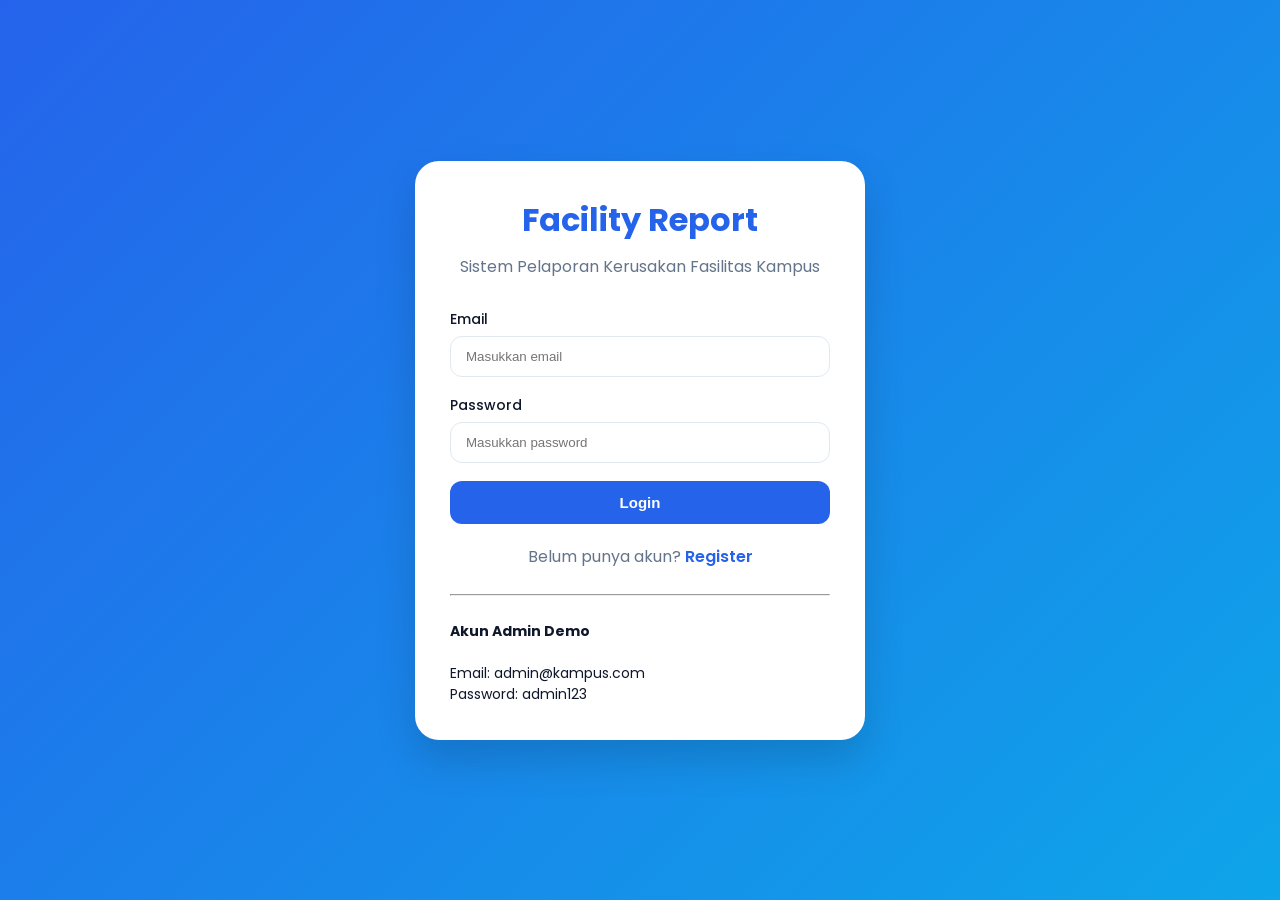
==== index.html @ 7c8a8416 "Pending changes exported from your codespace" ====
<!DOCTYPE html>
<html lang="id">

<head>

    <meta charset="UTF-8">
    <meta name="viewport" content="width=device-width, initial-scale=1.0">

    <title>Login | Facility Report</title>

    <!-- Font Google -->
    <link rel="preconnect" href="https://fonts.googleapis.com">

    <link rel="preconnect"
          href="https://fonts.gstatic.com"
          crossorigin>

    <link href="https://fonts.googleapis.com/css2?family=Poppins:wght@300;400;500;600;700&display=swap"
          rel="stylesheet">

    <link rel="stylesheet" href="style.css">

</head>

<body>

<div class="auth-page">

    <div class="auth-card">

        <div class="logo">

            <h1>Facility Report</h1>

            <p>
                Sistem Pelaporan Kerusakan
                Fasilitas Kampus
            </p>

        </div>

        <form id="loginForm">

            <div class="form-group">

                <label>Email</label>

                <input
                    type="email"
                    id="email"
                    class="form-control"
                    placeholder="Masukkan email"
                    required>

            </div>

            <div class="form-group">

                <label>Password</label>

                <input
                    type="password"
                    id="password"
                    class="form-control"
                    placeholder="Masukkan password"
                    required>

            </div>

            <button type="submit"
                    class="btn">

                Login

            </button>

        </form>

        <div class="auth-footer">

            Belum punya akun?

            <a href="register.html">

                Register

            </a>

        </div>

        <hr style="margin:25px 0">

        <div style="font-size:14px">

            <strong>Akun Admin Demo</strong>

            <br><br>

            Email:
            admin@kampus.com

            <br>

            Password:
            admin123

        </div>

    </div>

</div>

<script src="script.js"></script>

</body>
</html>
---- style.css ----
/* =========================
   RESET
========================= */

*{
    margin:0;
    padding:0;
    box-sizing:border-box;
}

html{
    scroll-behavior:smooth;
}

body{
    font-family:'Poppins',sans-serif;
    background:#f8fafc;
    color:#0f172a;
}

/* =========================
   COLOR SYSTEM
========================= */

:root{

    --primary:#2563eb;
    --primary-light:#60a5fa;

    --success:#22c55e;
    --warning:#f59e0b;
    --danger:#ef4444;

    --bg:#f8fafc;
    --white:#ffffff;

    --text:#0f172a;
    --text-secondary:#64748b;

    --border:#e2e8f0;

}

/* =========================
   LINKS
========================= */

a{
    text-decoration:none;
}

/* =========================
   LOGIN & REGISTER
========================= */

.auth-page{

    min-height:100vh;

    display:flex;
    justify-content:center;
    align-items:center;

    background:
    linear-gradient(
        135deg,
        #2563eb,
        #0ea5e9
    );

    padding:30px;
}

.auth-card{

    width:100%;
    max-width:450px;

    background:white;

    padding:35px;

    border-radius:24px;

    box-shadow:
    0 20px 40px rgba(0,0,0,.15);

}

.logo{

    text-align:center;
    margin-bottom:30px;
}

.logo h1{

    color:var(--primary);
    margin-bottom:10px;
}

.logo p{

    color:var(--text-secondary);
}

.form-group{

    margin-bottom:18px;
}

.form-group label{

    display:block;
    margin-bottom:6px;

    font-size:14px;
    font-weight:500;
}

.form-control{

    width:100%;

    padding:12px 15px;

    border:1px solid var(--border);

    border-radius:12px;

    outline:none;

    transition:.3s;
}

.form-control:focus{

    border-color:var(--primary);
}

.btn{

    width:100%;

    padding:13px;

    border:none;

    border-radius:12px;

    background:var(--primary);

    color:white;

    cursor:pointer;

    font-size:15px;
    font-weight:600;

    transition:.3s;
}

.btn:hover{

    background:#1d4ed8;
}

.auth-footer{

    margin-top:20px;

    text-align:center;

    color:var(--text-secondary);
}

.auth-footer a{

    color:var(--primary);
    font-weight:600;
}

/* =========================
   DASHBOARD
========================= */

.dashboard{

    display:flex;
    min-height:100vh;
}

/* =========================
   SIDEBAR
========================= */

.sidebar{

    width:260px;

    background:white;

    border-right:1px solid var(--border);

    padding:25px;
}

.sidebar-logo{

    margin-bottom:40px;
}

.sidebar-logo h2{

    color:var(--primary);
}

.sidebar-menu a{

    display:block;

    padding:14px;

    margin-bottom:10px;

    color:var(--text);

    border-radius:12px;

    transition:.3s;
}

.sidebar-menu a:hover{

    background:#eff6ff;

    color:var(--primary);
}

.sidebar-menu .active{

    background:#dbeafe;

    color:var(--primary);

    font-weight:600;
}

/* =========================
   MAIN CONTENT
========================= */

.main{

    flex:1;

    padding:30px;
}

.topbar{

    display:flex;
    justify-content:space-between;
    align-items:center;

    margin-bottom:25px;
}

.topbar h1{

    font-size:28px;
}

.topbar p{

    color:var(--text-secondary);
}

/* =========================
   CARDS
========================= */

.card{

    background:white;

    border-radius:20px;

    padding:25px;

    margin-bottom:25px;

    box-shadow:
    0 3px 15px rgba(0,0,0,.05);
}

/* =========================
   STATISTICS
========================= */

.stats{

    display:grid;

    grid-template-columns:
    repeat(4,1fr);

    gap:20px;

    margin-bottom:25px;
}

.stat-card h4{

    color:var(--text-secondary);

    margin-bottom:10px;
}

.stat-card h2{

    font-size:32px;
}

/* =========================
   FORM GRID
========================= */

.form-grid{

    display:grid;

    grid-template-columns:
    repeat(2,1fr);

    gap:20px;
}

.full-width{

    grid-column:1/3;
}

/* =========================
   INPUT
========================= */

input,
select,
textarea{

    width:100%;

    padding:12px;

    border:1px solid var(--border);

    border-radius:12px;

    outline:none;
}

textarea{

    resize:none;
}

/* =========================
   TABLE
========================= */

table{

    width:100%;

    border-collapse:collapse;
}

th{

    background:var(--primary);

    color:white;

    padding:15px;
}

td{

    padding:15px;

    border-bottom:1px solid var(--border);
}

/* =========================
   STATUS BADGE
========================= */

.badge{

    padding:8px 14px;

    border-radius:30px;

    color:white;

    font-size:13px;

    font-weight:500;
}

.badge-danger{

    background:var(--danger);
}

.badge-warning{

    background:var(--warning);
}

.badge-success{

    background:var(--success);
}

/* =========================
   FILTER
========================= */

.filter-grid{

    display:grid;

    grid-template-columns:
    2fr 1fr 1fr 1fr;

    gap:15px;
}

/* =========================
   RESPONSIVE
========================= */

@media(max-width:992px){

    .stats{

        grid-template-columns:
        repeat(2,1fr);
    }

    .form-grid{

        grid-template-columns:1fr;
    }

    .full-width{

        grid-column:auto;
    }

    .filter-grid{

        grid-template-columns:1fr;
    }

}

@media(max-width:768px){

    .dashboard{

        flex-direction:column;
    }

    .sidebar{

        width:100%;
    }

    .stats{

        grid-template-columns:1fr;
    }

}
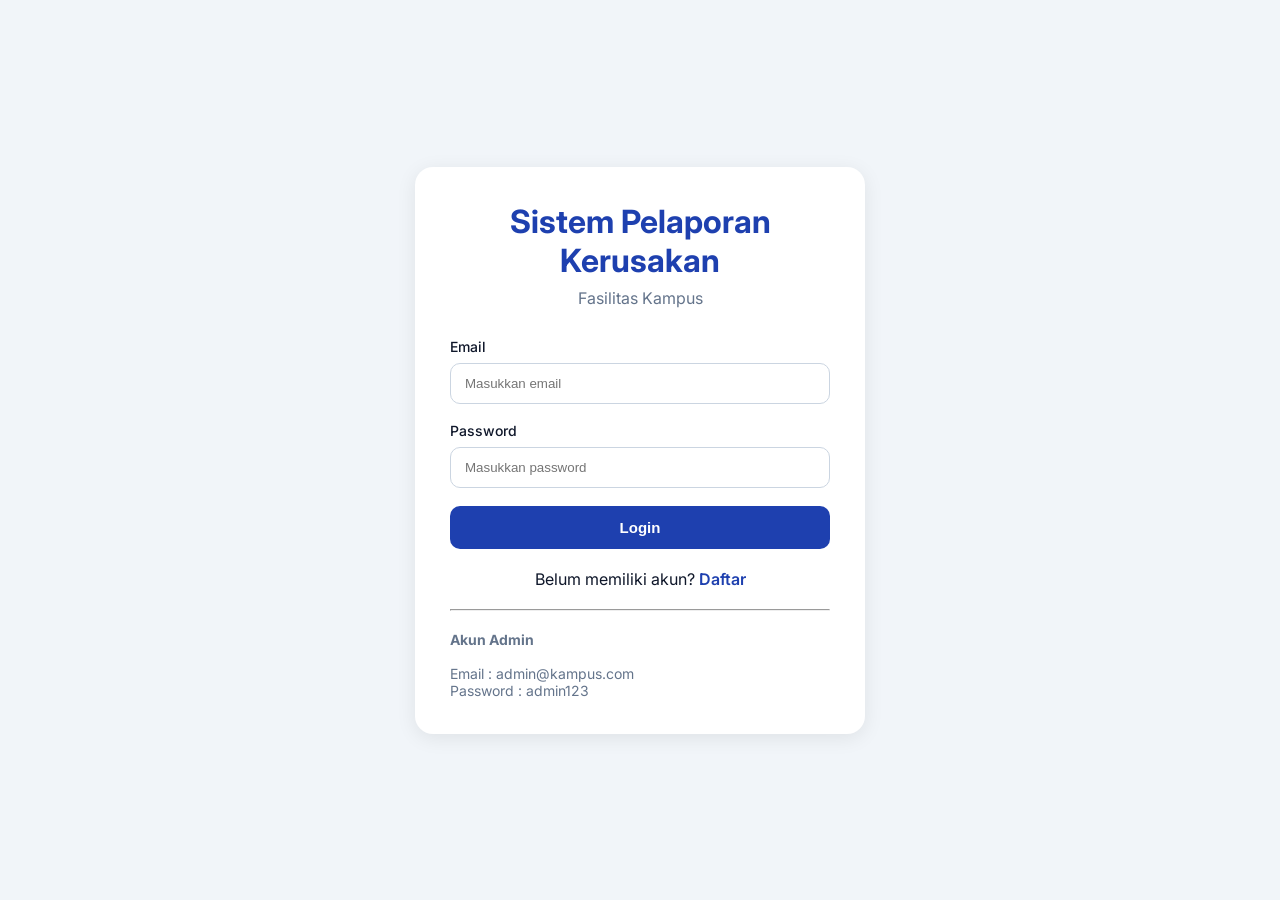
==== commit 128c04d9: "Add files via upload" ====
--- a/index.html
+++ b/index.html
@@ -1,116 +1,115 @@
-<!DOCTYPE html>
-<html lang="id">
-
-<head>
-
-    <meta charset="UTF-8">
-    <meta name="viewport" content="width=device-width, initial-scale=1.0">
-
-    <title>Login | Facility Report</title>
-
-    <!-- Font Google -->
-    <link rel="preconnect" href="https://fonts.googleapis.com">
-
-    <link rel="preconnect"
-          href="https://fonts.gstatic.com"
-          crossorigin>
-
-    <link href="https://fonts.googleapis.com/css2?family=Poppins:wght@300;400;500;600;700&display=swap"
-          rel="stylesheet">
-
-    <link rel="stylesheet" href="style.css">
-
-</head>
-
-<body>
-
-<div class="auth-page">
-
-    <div class="auth-card">
-
-        <div class="logo">
-
-            <h1>Facility Report</h1>
-
-            <p>
-                Sistem Pelaporan Kerusakan
-                Fasilitas Kampus
-            </p>
-
-        </div>
-
-        <form id="loginForm">
-
-            <div class="form-group">
-
-                <label>Email</label>
-
-                <input
-                    type="email"
-                    id="email"
-                    class="form-control"
-                    placeholder="Masukkan email"
-                    required>
-
-            </div>
-
-            <div class="form-group">
-
-                <label>Password</label>
-
-                <input
-                    type="password"
-                    id="password"
-                    class="form-control"
-                    placeholder="Masukkan password"
-                    required>
-
-            </div>
-
-            <button type="submit"
-                    class="btn">
-
-                Login
-
-            </button>
-
-        </form>
-
-        <div class="auth-footer">
-
-            Belum punya akun?
-
-            <a href="register.html">
-
-                Register
-
-            </a>
-
-        </div>
-
-        <hr style="margin:25px 0">
-
-        <div style="font-size:14px">
-
-            <strong>Akun Admin Demo</strong>
-
-            <br><br>
-
-            Email:
-            admin@kampus.com
-
-            <br>
-
-            Password:
-            admin123
-
-        </div>
-
-    </div>
-
-</div>
-
-<script src="script.js"></script>
-
-</body>
+<!DOCTYPE html>
+<html lang="id">
+
+<head>
+
+    <meta charset="UTF-8">
+
+    <meta name="viewport"
+          content="width=device-width, initial-scale=1.0">
+
+    <title>Login - Sistem Pelaporan Kerusakan Fasilitas Kampus</title>
+
+    <link rel="stylesheet"
+          href="style.css">
+
+</head>
+
+<body>
+
+<div class="auth-container">
+
+    <div class="auth-card">
+
+        <div class="auth-logo">
+
+            <h1>
+                Sistem Pelaporan Kerusakan
+            </h1>
+
+            <p>
+                Fasilitas Kampus
+            </p>
+
+        </div>
+
+        <form id="loginForm">
+
+            <div class="form-group">
+
+                <label>
+                    Email
+                </label>
+
+                <input
+                    type="email"
+                    id="email"
+                    class="form-control"
+                    placeholder="Masukkan email"
+                    required>
+
+            </div>
+
+            <div class="form-group">
+
+                <label>
+                    Password
+                </label>
+
+                <input
+                    type="password"
+                    id="password"
+                    class="form-control"
+                    placeholder="Masukkan password"
+                    required>
+
+            </div>
+
+            <button
+                type="submit"
+                class="btn">
+
+                Login
+
+            </button>
+
+        </form>
+
+        <div class="auth-footer">
+
+            Belum memiliki akun?
+
+            <a href="register.html">
+
+                Daftar
+
+            </a>
+
+        </div>
+
+        <hr style="margin:20px 0">
+
+        <div style="font-size:14px;color:#64748B;">
+
+            <strong>Akun Admin</strong>
+
+            <br><br>
+
+            Email :
+            admin@kampus.com
+
+            <br>
+
+            Password :
+            admin123
+
+        </div>
+
+    </div>
+
+</div>
+
+<script src="script.js"></script>
+
+</body>
 </html>
--- a/style.css
+++ b/style.css
@@ -1,487 +1,596 @@
-/* =========================
-   RESET
-========================= */
-
-*{
-    margin:0;
-    padding:0;
-    box-sizing:border-box;
-}
-
-html{
-    scroll-behavior:smooth;
-}
-
-body{
-    font-family:'Poppins',sans-serif;
-    background:#f8fafc;
-    color:#0f172a;
-}
-
-/* =========================
-   COLOR SYSTEM
-========================= */
-
-:root{
-
-    --primary:#2563eb;
-    --primary-light:#60a5fa;
-
-    --success:#22c55e;
-    --warning:#f59e0b;
-    --danger:#ef4444;
-
-    --bg:#f8fafc;
-    --white:#ffffff;
-
-    --text:#0f172a;
-    --text-secondary:#64748b;
-
-    --border:#e2e8f0;
-
-}
-
-/* =========================
-   LINKS
-========================= */
-
-a{
-    text-decoration:none;
-}
-
-/* =========================
-   LOGIN & REGISTER
-========================= */
-
-.auth-page{
-
-    min-height:100vh;
-
-    display:flex;
-    justify-content:center;
-    align-items:center;
-
-    background:
-    linear-gradient(
-        135deg,
-        #2563eb,
-        #0ea5e9
-    );
-
-    padding:30px;
-}
-
-.auth-card{
-
-    width:100%;
-    max-width:450px;
-
-    background:white;
-
-    padding:35px;
-
-    border-radius:24px;
-
-    box-shadow:
-    0 20px 40px rgba(0,0,0,.15);
-
-}
-
-.logo{
-
-    text-align:center;
-    margin-bottom:30px;
-}
-
-.logo h1{
-
-    color:var(--primary);
-    margin-bottom:10px;
-}
-
-.logo p{
-
-    color:var(--text-secondary);
-}
-
-.form-group{
-
-    margin-bottom:18px;
-}
-
-.form-group label{
-
-    display:block;
-    margin-bottom:6px;
-
-    font-size:14px;
-    font-weight:500;
-}
-
-.form-control{
-
-    width:100%;
-
-    padding:12px 15px;
-
-    border:1px solid var(--border);
-
-    border-radius:12px;
-
-    outline:none;
-
-    transition:.3s;
-}
-
-.form-control:focus{
-
-    border-color:var(--primary);
-}
-
-.btn{
-
-    width:100%;
-
-    padding:13px;
-
-    border:none;
-
-    border-radius:12px;
-
-    background:var(--primary);
-
-    color:white;
-
-    cursor:pointer;
-
-    font-size:15px;
-    font-weight:600;
-
-    transition:.3s;
-}
-
-.btn:hover{
-
-    background:#1d4ed8;
-}
-
-.auth-footer{
-
-    margin-top:20px;
-
-    text-align:center;
-
-    color:var(--text-secondary);
-}
-
-.auth-footer a{
-
-    color:var(--primary);
-    font-weight:600;
-}
-
-/* =========================
-   DASHBOARD
-========================= */
-
-.dashboard{
-
-    display:flex;
-    min-height:100vh;
-}
-
-/* =========================
-   SIDEBAR
-========================= */
-
-.sidebar{
-
-    width:260px;
-
-    background:white;
-
-    border-right:1px solid var(--border);
-
-    padding:25px;
-}
-
-.sidebar-logo{
-
-    margin-bottom:40px;
-}
-
-.sidebar-logo h2{
-
-    color:var(--primary);
-}
-
-.sidebar-menu a{
-
-    display:block;
-
-    padding:14px;
-
-    margin-bottom:10px;
-
-    color:var(--text);
-
-    border-radius:12px;
-
-    transition:.3s;
-}
-
-.sidebar-menu a:hover{
-
-    background:#eff6ff;
-
-    color:var(--primary);
-}
-
-.sidebar-menu .active{
-
-    background:#dbeafe;
-
-    color:var(--primary);
-
-    font-weight:600;
-}
-
-/* =========================
-   MAIN CONTENT
-========================= */
-
-.main{
-
-    flex:1;
-
-    padding:30px;
-}
-
-.topbar{
-
-    display:flex;
-    justify-content:space-between;
-    align-items:center;
-
-    margin-bottom:25px;
-}
-
-.topbar h1{
-
-    font-size:28px;
-}
-
-.topbar p{
-
-    color:var(--text-secondary);
-}
-
-/* =========================
-   CARDS
-========================= */
-
-.card{
-
-    background:white;
-
-    border-radius:20px;
-
-    padding:25px;
-
-    margin-bottom:25px;
-
-    box-shadow:
-    0 3px 15px rgba(0,0,0,.05);
-}
-
-/* =========================
-   STATISTICS
-========================= */
-
-.stats{
-
-    display:grid;
-
-    grid-template-columns:
-    repeat(4,1fr);
-
-    gap:20px;
-
-    margin-bottom:25px;
-}
-
-.stat-card h4{
-
-    color:var(--text-secondary);
-
-    margin-bottom:10px;
-}
-
-.stat-card h2{
-
-    font-size:32px;
-}
-
-/* =========================
-   FORM GRID
-========================= */
-
-.form-grid{
-
-    display:grid;
-
-    grid-template-columns:
-    repeat(2,1fr);
-
-    gap:20px;
-}
-
-.full-width{
-
-    grid-column:1/3;
-}
-
-/* =========================
-   INPUT
-========================= */
-
-input,
-select,
-textarea{
-
-    width:100%;
-
-    padding:12px;
-
-    border:1px solid var(--border);
-
-    border-radius:12px;
-
-    outline:none;
-}
-
-textarea{
-
-    resize:none;
-}
-
-/* =========================
-   TABLE
-========================= */
-
-table{
-
-    width:100%;
-
-    border-collapse:collapse;
-}
-
-th{
-
-    background:var(--primary);
-
-    color:white;
-
-    padding:15px;
-}
-
-td{
-
-    padding:15px;
-
-    border-bottom:1px solid var(--border);
-}
-
-/* =========================
-   STATUS BADGE
-========================= */
-
-.badge{
-
-    padding:8px 14px;
-
-    border-radius:30px;
-
-    color:white;
-
-    font-size:13px;
-
-    font-weight:500;
-}
-
-.badge-danger{
-
-    background:var(--danger);
-}
-
-.badge-warning{
-
-    background:var(--warning);
-}
-
-.badge-success{
-
-    background:var(--success);
-}
-
-/* =========================
-   FILTER
-========================= */
-
-.filter-grid{
-
-    display:grid;
-
-    grid-template-columns:
-    2fr 1fr 1fr 1fr;
-
-    gap:15px;
-}
-
-/* =========================
-   RESPONSIVE
-========================= */
-
-@media(max-width:992px){
-
-    .stats{
-
-        grid-template-columns:
-        repeat(2,1fr);
-    }
-
-    .form-grid{
-
-        grid-template-columns:1fr;
-    }
-
-    .full-width{
-
-        grid-column:auto;
-    }
-
-    .filter-grid{
-
-        grid-template-columns:1fr;
-    }
-
-}
-
-@media(max-width:768px){
-
-    .dashboard{
-
-        flex-direction:column;
-    }
-
-    .sidebar{
-
-        width:100%;
-    }
-
-    .stats{
-
-        grid-template-columns:1fr;
-    }
-
+/* =========================
+   GOOGLE FONT
+========================= */
+
+@import url('https://fonts.googleapis.com/css2?family=Inter:wght@400;500;600;700&display=swap');
+
+/* =========================
+   RESET
+========================= */
+
+*{
+    margin:0;
+    padding:0;
+    box-sizing:border-box;
+}
+
+html{
+    scroll-behavior:smooth;
+}
+
+body{
+    font-family:'Inter',sans-serif;
+    background:#F8FAFC;
+    color:#0F172A;
+}
+
+a{
+    text-decoration:none;
+}
+
+ul{
+    list-style:none;
+}
+
+/* =========================
+   COLOR SYSTEM
+========================= */
+
+:root{
+
+    --primary:#1E40AF;
+    --primary-light:#3B82F6;
+
+    --success:#16A34A;
+    --warning:#F59E0B;
+    --danger:#DC2626;
+
+    --background:#F8FAFC;
+
+    --white:#FFFFFF;
+
+    --border:#CBD5E1;
+
+    --text:#0F172A;
+
+    --text-light:#64748B;
+}
+
+/* =========================
+   LOGIN REGISTER
+========================= */
+
+.auth-container{
+
+    min-height:100vh;
+
+    display:flex;
+
+    justify-content:center;
+
+    align-items:center;
+
+    padding:30px;
+
+    background:#F1F5F9;
+}
+
+.auth-card{
+
+    width:100%;
+    max-width:450px;
+
+    background:white;
+
+    padding:35px;
+
+    border-radius:18px;
+
+    box-shadow:
+    0 4px 20px rgba(0,0,0,.08);
+}
+
+.auth-logo{
+
+    text-align:center;
+
+    margin-bottom:30px;
+}
+
+.auth-logo h1{
+
+    color:var(--primary);
+
+    margin-bottom:8px;
+}
+
+.auth-logo p{
+
+    color:var(--text-light);
+}
+
+.form-group{
+
+    margin-bottom:18px;
+}
+
+.form-group label{
+
+    display:block;
+
+    margin-bottom:8px;
+
+    font-size:14px;
+
+    font-weight:500;
+}
+
+.form-control{
+
+    width:100%;
+
+    padding:12px 14px;
+
+    border:1px solid var(--border);
+
+    border-radius:10px;
+
+    outline:none;
+}
+
+.form-control:focus{
+
+    border-color:var(--primary);
+}
+
+.btn{
+
+    width:100%;
+
+    border:none;
+
+    padding:13px;
+
+    border-radius:10px;
+
+    background:var(--primary);
+
+    color:white;
+
+    cursor:pointer;
+
+    font-size:15px;
+
+    font-weight:600;
+}
+
+.btn:hover{
+
+    background:#1D4ED8;
+}
+
+.auth-footer{
+
+    text-align:center;
+
+    margin-top:20px;
+}
+
+.auth-footer a{
+
+    color:var(--primary);
+
+    font-weight:600;
+}
+
+/* =========================
+   DASHBOARD LAYOUT
+========================= */
+
+.dashboard{
+
+    display:flex;
+
+    min-height:100vh;
+}
+
+/* =========================
+   SIDEBAR
+========================= */
+
+.sidebar{
+
+    width:260px;
+
+    background:white;
+
+    border-right:1px solid var(--border);
+
+    padding:25px;
+
+    position:fixed;
+
+    height:100vh;
+}
+
+.logo-sidebar{
+
+    margin-bottom:35px;
+}
+
+.logo-sidebar h2{
+
+    color:var(--primary);
+}
+
+.sidebar-menu{
+
+    display:flex;
+
+    flex-direction:column;
+
+    gap:8px;
+}
+
+.sidebar-menu a{
+
+    padding:12px 16px;
+
+    color:#334155;
+
+    border-radius:10px;
+
+    transition:.3s;
+}
+
+.sidebar-menu a:hover{
+
+    background:#EFF6FF;
+
+    color:var(--primary);
+}
+
+.sidebar-menu .active{
+
+    background:#DBEAFE;
+
+    color:var(--primary);
+
+    font-weight:600;
+}
+
+/* =========================
+   MAIN CONTENT
+========================= */
+
+.main-content{
+
+    flex:1;
+
+    margin-left:260px;
+
+    padding:30px;
+}
+
+/* =========================
+   HEADER
+========================= */
+
+.header{
+
+    background:white;
+
+    border-radius:16px;
+
+    padding:22px;
+
+    margin-bottom:25px;
+
+    box-shadow:
+    0 2px 10px rgba(0,0,0,.05);
+}
+
+.header h1{
+
+    margin-bottom:5px;
+}
+
+.header p{
+
+    color:var(--text-light);
+}
+
+/* =========================
+   CARD
+========================= */
+
+.card{
+
+    background:white;
+
+    border-radius:16px;
+
+    padding:24px;
+
+    margin-bottom:25px;
+
+    box-shadow:
+    0 2px 10px rgba(0,0,0,.05);
+}
+
+/* =========================
+   STATISTIC
+========================= */
+
+.stats{
+
+    display:grid;
+
+    grid-template-columns:
+    repeat(4,1fr);
+
+    gap:20px;
+
+    margin-bottom:25px;
+}
+
+.stat-card h3{
+
+    font-size:14px;
+
+    color:var(--text-light);
+}
+
+.stat-card h2{
+
+    margin-top:10px;
+
+    font-size:32px;
+}
+
+/* =========================
+   FORM
+========================= */
+
+.form-grid{
+
+    display:grid;
+
+    grid-template-columns:
+    1fr 1fr;
+
+    gap:20px;
+}
+
+.full{
+
+    grid-column:1/3;
+}
+
+input,
+select,
+textarea{
+
+    width:100%;
+
+    padding:12px;
+
+    border:1px solid var(--border);
+
+    border-radius:10px;
+
+    outline:none;
+}
+
+textarea{
+
+    resize:none;
+}
+
+/* =========================
+   TABLE
+========================= */
+
+.table-container{
+
+    overflow-x:auto;
+}
+
+table{
+
+    width:100%;
+
+    border-collapse:collapse;
+}
+
+th{
+
+    background:#EFF6FF;
+
+    color:#1E40AF;
+
+    padding:14px;
+
+    text-align:left;
+}
+
+td{
+
+    padding:14px;
+
+    border-bottom:1px solid #E2E8F0;
+}
+
+/* =========================
+   BADGE
+========================= */
+
+.badge{
+
+    padding:7px 14px;
+
+    border-radius:20px;
+
+    color:white;
+
+    font-size:13px;
+
+    font-weight:500;
+}
+
+.badge-success{
+
+    background:var(--success);
+}
+
+.badge-warning{
+
+    background:var(--warning);
+}
+
+.badge-danger{
+
+    background:var(--danger);
+}
+
+/* =========================
+   SEARCH FILTER
+========================= */
+
+.filter-grid{
+
+    display:grid;
+
+    grid-template-columns:
+    2fr 1fr 1fr 150px;
+
+    gap:15px;
+}
+
+/* =========================
+   PROFILE
+========================= */
+
+.profile-card{
+
+    max-width:700px;
+}
+
+.profile-item{
+
+    margin-bottom:18px;
+}
+
+.profile-item label{
+
+    display:block;
+
+    color:var(--text-light);
+
+    margin-bottom:5px;
+}
+
+/* =========================
+   IMAGE PREVIEW
+========================= */
+
+.preview-image{
+
+    width:250px;
+
+    border-radius:12px;
+
+    margin-top:15px;
+
+    display:none;
+}
+
+/* =========================
+   MODAL
+========================= */
+
+.modal{
+
+    position:fixed;
+
+    top:0;
+    left:0;
+
+    width:100%;
+    height:100%;
+
+    background:rgba(0,0,0,.5);
+
+    display:none;
+
+    justify-content:center;
+    align-items:center;
+}
+
+.modal-content{
+
+    width:600px;
+
+    background:white;
+
+    border-radius:16px;
+
+    padding:25px;
+}
+
+/* =========================
+   RESPONSIVE
+========================= */
+
+@media(max-width:992px){
+
+    .stats{
+
+        grid-template-columns:
+        repeat(2,1fr);
+    }
+
+    .form-grid{
+
+        grid-template-columns:1fr;
+    }
+
+    .full{
+
+        grid-column:auto;
+    }
+
+    .filter-grid{
+
+        grid-template-columns:1fr;
+    }
+
+}
+
+@media(max-width:768px){
+
+    .sidebar{
+
+        width:100%;
+
+        position:relative;
+
+        height:auto;
+    }
+
+    .main-content{
+
+        margin-left:0;
+    }
+
+    .dashboard{
+
+        flex-direction:column;
+    }
+
+    .stats{
+
+        grid-template-columns:1fr;
+    }
+
 }
